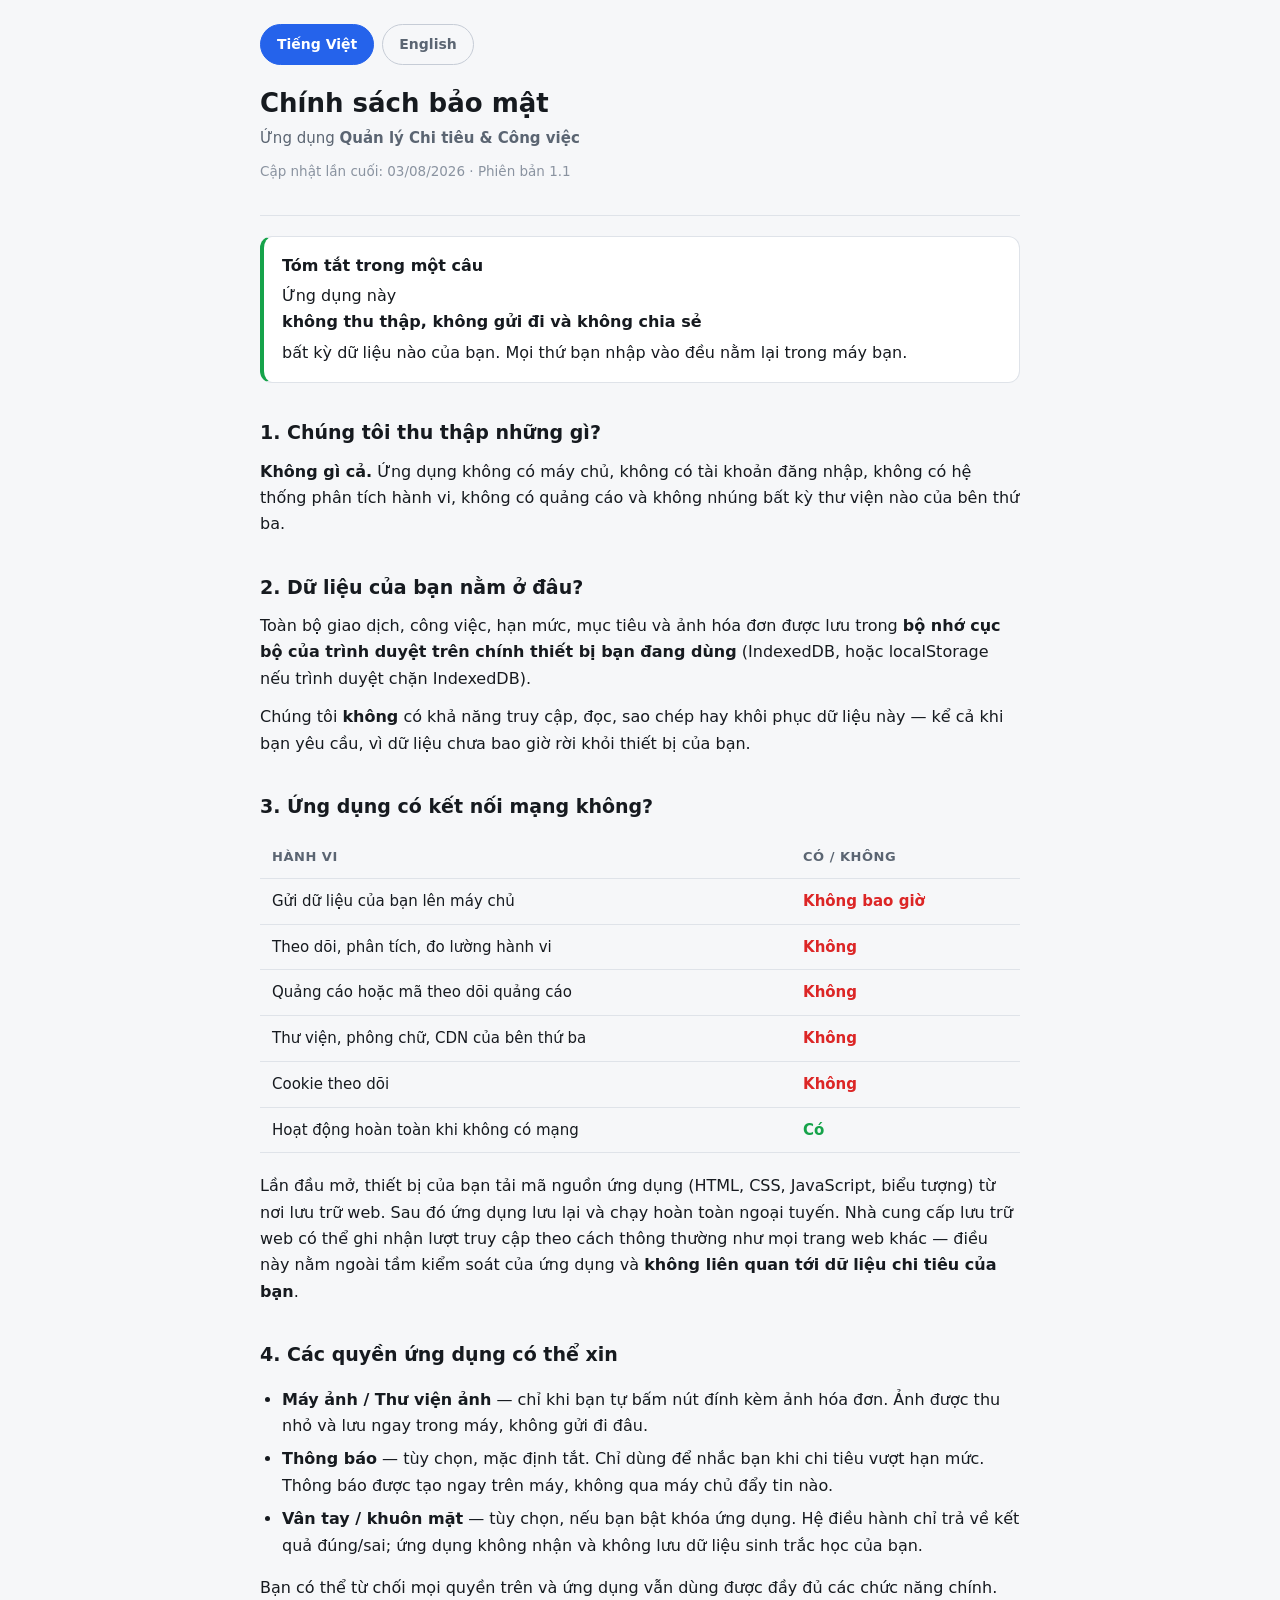
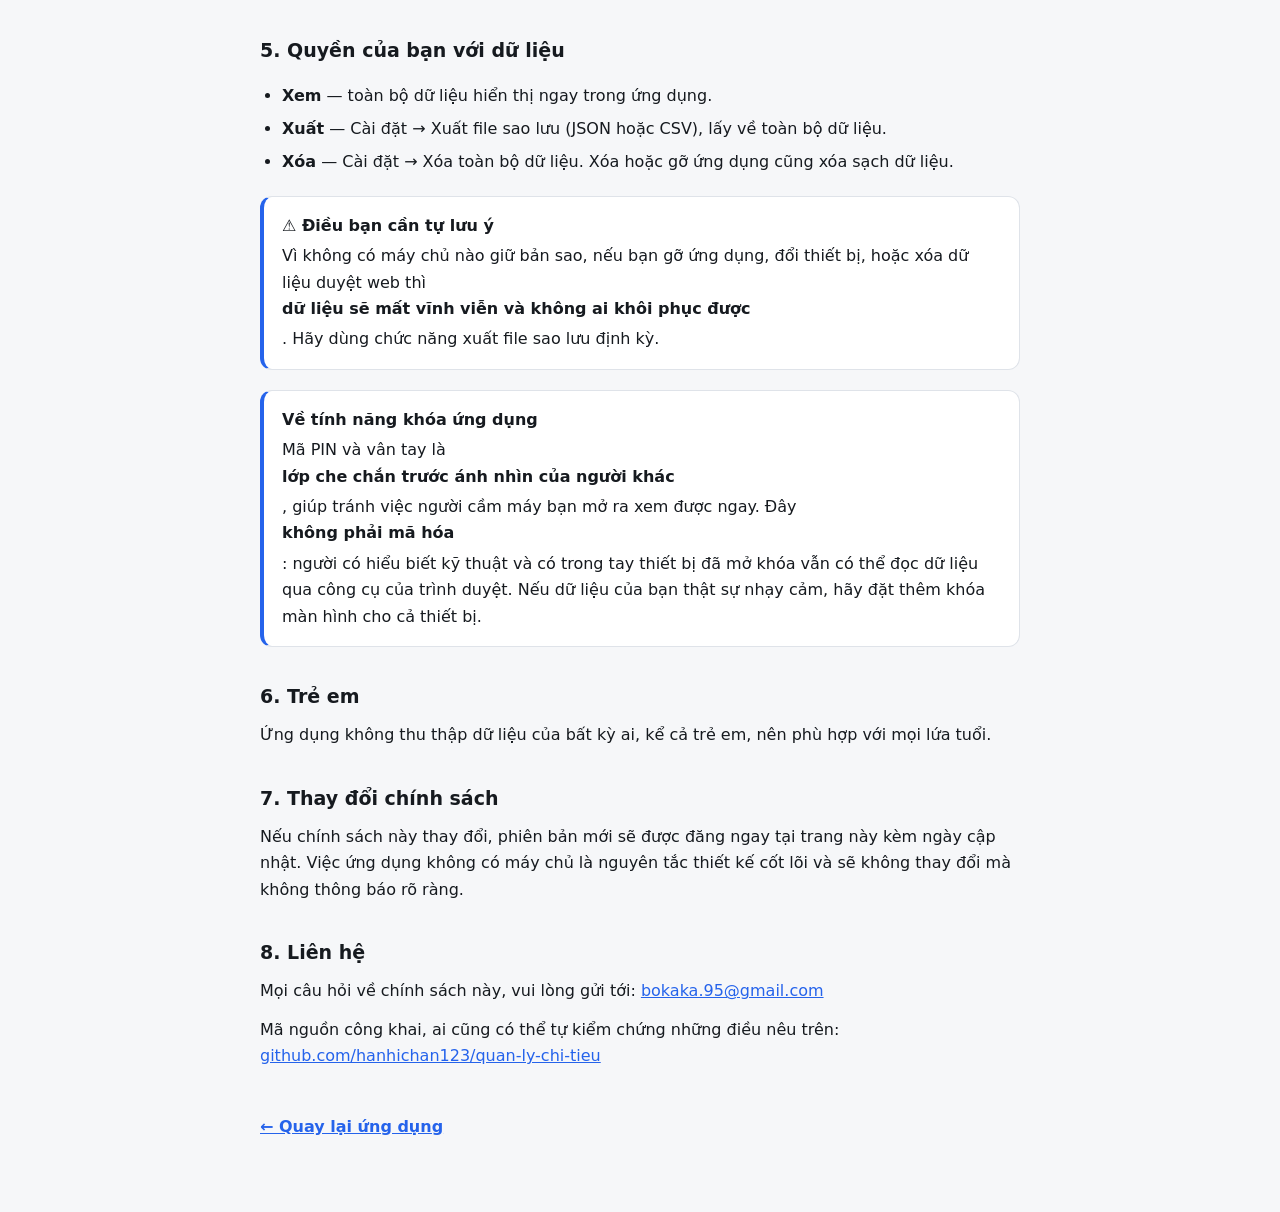
==== privacy.html @ f4d42589 "v1.1.0: song ngu Viet/Anh, khoa app, phuong thuc thanh toan Nhat - i18n.js: tu dien Viet->Anh + dich" ====
<!DOCTYPE html>
<html lang="vi">
<head>
<meta charset="utf-8">
<meta name="viewport" content="width=device-width, initial-scale=1, viewport-fit=cover">
<title>Chính sách bảo mật — Quản lý Chi tiêu</title>
<meta name="description" content="Chính sách bảo mật của app Quản lý Chi tiêu: không thu thập, không truyền, không chia sẻ bất kỳ dữ liệu nào.">
<meta name="theme-color" content="#2563eb">
<link rel="icon" href="icons/icon-192.png" sizes="192x192">
<link rel="stylesheet" href="css/tokens.css">
<style>
  html, body { height: auto; overflow: auto; margin: 0; padding: 0; }
  body {
    font-family: var(--font);
    background: var(--bg);
    color: var(--text);
    line-height: 1.65;
    font-size: 16px;
    -webkit-text-size-adjust: 100%;
  }
  .wrap { max-width: 760px; margin: 0 auto; padding: 24px 20px 72px; }
  header { border-bottom: 1px solid var(--border); padding-bottom: 20px; margin-bottom: 8px; }
  h1 { font-size: 26px; line-height: 1.25; margin: 0 0 6px; }
  h2 { font-size: 19px; margin: 34px 0 10px; }
  h3 { font-size: 16px; margin: 22px 0 6px; }
  p, li { color: var(--text); margin: 0 0 12px; }
  ul { padding-left: 22px; }
  li { margin-bottom: 7px; }
  .lede { color: var(--text-dim); font-size: 15px; margin: 0; }
  .meta { color: var(--text-faint); font-size: 13.5px; margin-top: 10px; }
  .box {
    background: var(--surface);
    border: 1px solid var(--border);
    border-left: 4px solid var(--ok);
    border-radius: 12px;
    padding: 16px 18px;
    margin: 20px 0;
  }
  .box--info { border-left-color: var(--primary); }
  .box strong { display: block; margin-bottom: 4px; }
  .box p:last-child { margin-bottom: 0; }
  table { width: 100%; border-collapse: collapse; margin: 14px 0 20px; font-size: 15px; }
  th, td { text-align: left; padding: 10px 12px; border-bottom: 1px solid var(--border); vertical-align: top; }
  th { color: var(--text-dim); font-size: 13px; text-transform: uppercase; letter-spacing: .04em; }
  .yes { color: var(--ok); font-weight: 700; }
  .no { color: var(--danger); font-weight: 700; }
  a { color: var(--primary); }
  .langbar { display: flex; gap: 8px; margin-bottom: 22px; }
  .langbar a {
    text-decoration: none; font-weight: 600; font-size: 14px;
    padding: 8px 16px; border-radius: 999px;
    border: 1px solid var(--border-strong); color: var(--text-dim);
  }
  .langbar a.on { background: var(--primary); border-color: var(--primary); color: #fff; }
  .back { display: inline-block; margin-top: 32px; font-weight: 600; }
  section[hidden] { display: none; }
  hr { border: 0; border-top: 1px solid var(--border); margin: 40px 0; }
</style>
</head>
<body>
<div class="wrap">

  <div class="langbar">
    <a href="#vi" id="lnkVi" class="on">Tiếng Việt</a>
    <a href="#en" id="lnkEn">English</a>
  </div>

  <!-- ================= TIẾNG VIỆT ================= -->
  <section id="sec-vi">
    <header>
      <h1>Chính sách bảo mật</h1>
      <p class="lede">Ứng dụng <strong>Quản lý Chi tiêu &amp; Công việc</strong></p>
      <p class="meta">Cập nhật lần cuối: 03/08/2026 · Phiên bản 1.1</p>
    </header>

    <div class="box">
      <strong>Tóm tắt trong một câu</strong>
      <p>Ứng dụng này <strong>không thu thập, không gửi đi và không chia sẻ</strong> bất kỳ dữ liệu nào của bạn. Mọi thứ bạn nhập vào đều nằm lại trong máy bạn.</p>
    </div>

    <h2>1. Chúng tôi thu thập những gì?</h2>
    <p><strong>Không gì cả.</strong> Ứng dụng không có máy chủ, không có tài khoản đăng nhập, không có hệ thống phân tích hành vi, không có quảng cáo và không nhúng bất kỳ thư viện nào của bên thứ ba.</p>

    <h2>2. Dữ liệu của bạn nằm ở đâu?</h2>
    <p>Toàn bộ giao dịch, công việc, hạn mức, mục tiêu và ảnh hóa đơn được lưu trong <strong>bộ nhớ cục bộ của trình duyệt trên chính thiết bị bạn đang dùng</strong> (IndexedDB, hoặc localStorage nếu trình duyệt chặn IndexedDB).</p>
    <p>Chúng tôi <strong>không</strong> có khả năng truy cập, đọc, sao chép hay khôi phục dữ liệu này — kể cả khi bạn yêu cầu, vì dữ liệu chưa bao giờ rời khỏi thiết bị của bạn.</p>

    <h2>3. Ứng dụng có kết nối mạng không?</h2>
    <table>
      <tr><th>Hành vi</th><th>Có / Không</th></tr>
      <tr><td>Gửi dữ liệu của bạn lên máy chủ</td><td class="no">Không bao giờ</td></tr>
      <tr><td>Theo dõi, phân tích, đo lường hành vi</td><td class="no">Không</td></tr>
      <tr><td>Quảng cáo hoặc mã theo dõi quảng cáo</td><td class="no">Không</td></tr>
      <tr><td>Thư viện, phông chữ, CDN của bên thứ ba</td><td class="no">Không</td></tr>
      <tr><td>Cookie theo dõi</td><td class="no">Không</td></tr>
      <tr><td>Hoạt động hoàn toàn khi không có mạng</td><td class="yes">Có</td></tr>
    </table>
    <p>Lần đầu mở, thiết bị của bạn tải mã nguồn ứng dụng (HTML, CSS, JavaScript, biểu tượng) từ nơi lưu trữ web. Sau đó ứng dụng lưu lại và chạy hoàn toàn ngoại tuyến. Nhà cung cấp lưu trữ web có thể ghi nhận lượt truy cập theo cách thông thường như mọi trang web khác — điều này nằm ngoài tầm kiểm soát của ứng dụng và <strong>không liên quan tới dữ liệu chi tiêu của bạn</strong>.</p>

    <h2>4. Các quyền ứng dụng có thể xin</h2>
    <ul>
      <li><strong>Máy ảnh / Thư viện ảnh</strong> — chỉ khi bạn tự bấm nút đính kèm ảnh hóa đơn. Ảnh được thu nhỏ và lưu ngay trong máy, không gửi đi đâu.</li>
      <li><strong>Thông báo</strong> — tùy chọn, mặc định tắt. Chỉ dùng để nhắc bạn khi chi tiêu vượt hạn mức. Thông báo được tạo ngay trên máy, không qua máy chủ đẩy tin nào.</li>
      <li><strong>Vân tay / khuôn mặt</strong> — tùy chọn, nếu bạn bật khóa ứng dụng. Hệ điều hành chỉ trả về kết quả đúng/sai; ứng dụng không nhận và không lưu dữ liệu sinh trắc học của bạn.</li>
    </ul>
    <p>Bạn có thể từ chối mọi quyền trên và ứng dụng vẫn dùng được đầy đủ các chức năng chính.</p>

    <h2>5. Quyền của bạn với dữ liệu</h2>
    <ul>
      <li><strong>Xem</strong> — toàn bộ dữ liệu hiển thị ngay trong ứng dụng.</li>
      <li><strong>Xuất</strong> — Cài đặt → Xuất file sao lưu (JSON hoặc CSV), lấy về toàn bộ dữ liệu.</li>
      <li><strong>Xóa</strong> — Cài đặt → Xóa toàn bộ dữ liệu. Xóa hoặc gỡ ứng dụng cũng xóa sạch dữ liệu.</li>
    </ul>

    <div class="box box--info">
      <strong>⚠️ Điều bạn cần tự lưu ý</strong>
      <p>Vì không có máy chủ nào giữ bản sao, nếu bạn gỡ ứng dụng, đổi thiết bị, hoặc xóa dữ liệu duyệt web thì <strong>dữ liệu sẽ mất vĩnh viễn và không ai khôi phục được</strong>. Hãy dùng chức năng xuất file sao lưu định kỳ.</p>
    </div>

    <div class="box box--info">
      <strong>Về tính năng khóa ứng dụng</strong>
      <p>Mã PIN và vân tay là <strong>lớp che chắn trước ánh nhìn của người khác</strong>, giúp tránh việc người cầm máy bạn mở ra xem được ngay. Đây <strong>không phải mã hóa</strong>: người có hiểu biết kỹ thuật và có trong tay thiết bị đã mở khóa vẫn có thể đọc dữ liệu qua công cụ của trình duyệt. Nếu dữ liệu của bạn thật sự nhạy cảm, hãy đặt thêm khóa màn hình cho cả thiết bị.</p>
    </div>

    <h2>6. Trẻ em</h2>
    <p>Ứng dụng không thu thập dữ liệu của bất kỳ ai, kể cả trẻ em, nên phù hợp với mọi lứa tuổi.</p>

    <h2>7. Thay đổi chính sách</h2>
    <p>Nếu chính sách này thay đổi, phiên bản mới sẽ được đăng ngay tại trang này kèm ngày cập nhật. Việc ứng dụng không có máy chủ là nguyên tắc thiết kế cốt lõi và sẽ không thay đổi mà không thông báo rõ ràng.</p>

    <h2>8. Liên hệ</h2>
    <p>Mọi câu hỏi về chính sách này, vui lòng gửi tới: <a href="mailto:bokaka.95@gmail.com">bokaka.95@gmail.com</a></p>
    <p>Mã nguồn công khai, ai cũng có thể tự kiểm chứng những điều nêu trên: <a href="https://github.com/hanhichan123/quan-ly-chi-tieu" target="_blank" rel="noopener">github.com/hanhichan123/quan-ly-chi-tieu</a></p>

    <a class="back" href="index.html">← Quay lại ứng dụng</a>
  </section>

  <!-- ================= ENGLISH ================= -->
  <section id="sec-en" hidden>
    <header>
      <h1>Privacy Policy</h1>
      <p class="lede"><strong>Expense &amp; Task Manager</strong> app</p>
      <p class="meta">Last updated: 3 August 2026 · Version 1.1</p>
    </header>

    <div class="box">
      <strong>One-sentence summary</strong>
      <p>This app <strong>collects nothing, transmits nothing and shares nothing</strong>. Everything you enter stays on your own device.</p>
    </div>

    <h2>1. What data do we collect?</h2>
    <p><strong>None.</strong> The app has no server, no user accounts, no analytics, no advertising, and embeds no third-party libraries whatsoever.</p>

    <h2>2. Where is your data stored?</h2>
    <p>All transactions, tasks, budget limits, savings goals and receipt photos are stored in <strong>your browser's local storage on the device you are using</strong> (IndexedDB, falling back to localStorage if IndexedDB is unavailable).</p>
    <p>We <strong>cannot</strong> access, read, copy or restore this data — not even if you ask us to — because it never leaves your device.</p>

    <h2>3. Does the app use the network?</h2>
    <table>
      <tr><th>Behaviour</th><th>Yes / No</th></tr>
      <tr><td>Sends your data to a server</td><td class="no">Never</td></tr>
      <tr><td>Tracking or analytics</td><td class="no">No</td></tr>
      <tr><td>Advertising or ad trackers</td><td class="no">No</td></tr>
      <tr><td>Third-party libraries, fonts or CDNs</td><td class="no">No</td></tr>
      <tr><td>Tracking cookies</td><td class="no">No</td></tr>
      <tr><td>Works fully offline</td><td class="yes">Yes</td></tr>
    </table>
    <p>On first launch your device downloads the app's own files (HTML, CSS, JavaScript, icons) from the web host. After that the app is cached and runs entirely offline. The web host may log page visits in the ordinary way that any website does — this is outside the app's control and is <strong>unrelated to your financial data</strong>.</p>

    <h2>4. Permissions the app may request</h2>
    <ul>
      <li><strong>Camera / Photo library</strong> — only when you tap to attach a receipt photo. The image is resized and stored on your device; it is never uploaded.</li>
      <li><strong>Notifications</strong> — optional, off by default. Used solely to alert you when spending exceeds a limit. Notifications are generated locally; no push server is involved.</li>
      <li><strong>Fingerprint / face recognition</strong> — optional, only if you enable the app lock. The operating system returns a simple pass/fail result; the app never receives or stores your biometric data.</li>
    </ul>
    <p>You may decline every permission above and still use all core features.</p>

    <h2>5. Your rights over your data</h2>
    <ul>
      <li><strong>Access</strong> — all data is visible inside the app.</li>
      <li><strong>Export</strong> — Settings → Export backup (JSON or CSV) gives you everything.</li>
      <li><strong>Delete</strong> — Settings → Erase all data. Uninstalling the app also removes it.</li>
    </ul>

    <div class="box box--info">
      <strong>⚠️ Important for you to know</strong>
      <p>Because no server holds a copy, uninstalling the app, switching devices or clearing your browser data will <strong>permanently destroy your data with no way to recover it</strong>. Please export a backup regularly.</p>
    </div>

    <div class="box box--info">
      <strong>About the app lock</strong>
      <p>The PIN and biometric lock are a <strong>shield against casual onlookers</strong> — they stop someone holding your phone from simply opening the app. They are <strong>not encryption</strong>: a technically capable person with your unlocked device can still read the data through browser developer tools. If your data is genuinely sensitive, please also set a device-level screen lock.</p>
    </div>

    <h2>6. Children</h2>
    <p>The app collects no data from anyone, children included, and is therefore suitable for all ages.</p>

    <h2>7. Changes to this policy</h2>
    <p>Any change will be published on this page with an updated date. Having no server is a core design principle and will not change without a clear announcement.</p>

    <h2>8. Contact</h2>
    <p>Questions about this policy: <a href="mailto:bokaka.95@gmail.com">bokaka.95@gmail.com</a></p>
    <p>The source code is public so anyone can verify the claims above: <a href="https://github.com/hanhichan123/quan-ly-chi-tieu" target="_blank" rel="noopener">github.com/hanhichan123/quan-ly-chi-tieu</a></p>

    <a class="back" href="index.html">← Back to the app</a>
  </section>

</div>

<script>
(function () {
  var secVi = document.getElementById('sec-vi');
  var secEn = document.getElementById('sec-en');
  var lnkVi = document.getElementById('lnkVi');
  var lnkEn = document.getElementById('lnkEn');

  function apply() {
    var en = location.hash === '#en';
    secVi.hidden = en;
    secEn.hidden = !en;
    lnkVi.className = en ? '' : 'on';
    lnkEn.className = en ? 'on' : '';
    document.documentElement.lang = en ? 'en' : 'vi';
    document.title = en
      ? 'Privacy Policy — Expense Manager'
      : 'Chính sách bảo mật — Quản lý Chi tiêu';
  }

  window.addEventListener('hashchange', apply);

  // Lần đầu vào: nếu app đang để tiếng Anh thì mở thẳng bản tiếng Anh
  if (!location.hash) {
    try {
      if (localStorage.getItem('qlct:lang') === 'en') location.replace('#en');
    } catch (e) { /* localStorage bị chặn thì bỏ qua */ }
  }
  apply();
})();
</script>
</body>
</html>
---- css/tokens.css ----
/* ===========================================================
   tokens.css — Biến thiết kế dùng chung (màu, khoảng cách, chữ)
   Bảng màu đơn giản, tương phản cao, tự đổi theo chế độ sáng/tối.
   =========================================================== */

:root {
  /* --- Nền & bề mặt --- */
  --bg: #f6f7f9;
  --surface: #ffffff;
  --surface-2: #eef0f4;
  --border: #dfe3e9;
  --border-strong: #c6ccd6;

  /* --- Chữ --- */
  --text: #161a1f;
  --text-dim: #5b6572;
  --text-faint: #8a93a0;
  --on-accent: #ffffff;

  /* --- Màu chức năng --- */
  --primary: #2563eb;
  --primary-soft: #e6edfd;
  --ok: #16a34a;
  --ok-soft: #e3f5e9;
  --warn: #d97706;
  --warn-soft: #fdf0dc;
  --danger: #dc2626;
  --danger-soft: #fdeaea;
  --income: #0f9488;
  --income-soft: #ddf3f1;

  /* --- Bảng màu hạng mục ---
     Thứ tự cố định, không bao giờ xoay vòng. 8 màu đầu là 8 màu được
     giãn tông và tách độ sáng nhiều nhất -> biểu đồ chỉ vẽ tối đa 8 lát,
     phần còn lại gộp vào "Khác". Chú giải luôn ghi tên + số tiền nên
     việc nhận diện không phụ thuộc riêng vào màu. */
  --c1: #2563eb;  /* lam */
  --c2: #ea580c;  /* cam */
  --c3: #0f766e;  /* xanh mòng két đậm */
  --c4: #db2777;  /* hồng sen */
  --c5: #65a30d;  /* xanh cốm đậm */
  --c6: #7c3aed;  /* tím */
  --c7: #b45309;  /* nâu hổ phách */
  --c8: #0891b2;  /* xanh lơ */
  --c9: #be123c;  /* đỏ mận */
  --c10: #4d7c0f; /* ô liu */
  --c11: #6d28d9; /* tím đậm */
  --c12: #64748b; /* xám đá */

  /* --- Khoảng cách --- */
  --s1: 4px;
  --s2: 8px;
  --s3: 12px;
  --s4: 16px;
  --s5: 20px;
  --s6: 24px;
  --s7: 32px;

  /* --- Bo góc --- */
  --r-sm: 8px;
  --r-md: 12px;
  --r-lg: 16px;
  --r-xl: 22px;
  --r-full: 999px;

  /* --- Đổ bóng --- */
  --shadow-1: 0 1px 2px rgba(16, 24, 40, 0.06), 0 1px 3px rgba(16, 24, 40, 0.08);
  --shadow-2: 0 4px 12px rgba(16, 24, 40, 0.1);
  --shadow-3: 0 12px 32px rgba(16, 24, 40, 0.18);

  /* --- Chữ --- */
  --font: system-ui, -apple-system, "Segoe UI", Roboto, "Noto Sans", "Helvetica Neue", Arial, sans-serif;
  --font-num: ui-monospace, "SF Mono", "Cascadia Mono", "Segoe UI Mono", "Roboto Mono", monospace;

  /* --- Kích thước layout --- */
  --header-h: 56px;
  --tabbar-h: 62px;
  --maxw: 640px;
}

/* Chế độ tối: theo hệ thống, trừ khi người dùng ép sáng */
@media (prefers-color-scheme: dark) {
  :root:not([data-theme="light"]) {
    --bg: #14161a;
    --surface: #1e2126;
    --surface-2: #272b31;
    --border: #333941;
    --border-strong: #48505a;

    --text: #edeff2;
    --text-dim: #9ba5b2;
    --text-faint: #79828e;

    --primary: #5b8def;
    --primary-soft: #1c2c4a;
    --ok: #3fbf6b;
    --ok-soft: #16301f;
    --warn: #fbbf24;
    --warn-soft: #3a2d10;
    --danger: #f0564a;
    --danger-soft: #3b1a18;
    --income: #2dd4bf;
    --income-soft: #10312e;

    --c1: #60a5fa;
    --c2: #fb923c;
    --c3: #2dd4bf;
    --c4: #f472b6;
    --c5: #a3e635;
    --c6: #a78bfa;
    --c7: #d6a15c;
    --c8: #22d3ee;
    --c9: #fb7185;
    --c10: #86efac;
    --c11: #c4b5fd;
    --c12: #94a3b8;

    --shadow-1: 0 1px 2px rgba(0, 0, 0, 0.4);
    --shadow-2: 0 4px 12px rgba(0, 0, 0, 0.45);
    --shadow-3: 0 12px 32px rgba(0, 0, 0, 0.6);
  }
}

/* Chế độ tối: người dùng ép tối trong Cài đặt */
:root[data-theme="dark"] {
  --bg: #14161a;
  --surface: #1e2126;
  --surface-2: #272b31;
  --border: #333941;
  --border-strong: #48505a;

  --text: #edeff2;
  --text-dim: #9ba5b2;
  --text-faint: #79828e;

  --primary: #5b8def;
  --primary-soft: #1c2c4a;
  --ok: #3fbf6b;
  --ok-soft: #16301f;
  --warn: #fbbf24;
  --warn-soft: #3a2d10;
  --danger: #f0564a;
  --danger-soft: #3b1a18;
  --income: #2dd4bf;
  --income-soft: #10312e;

  --c1: #60a5fa;
  --c2: #fb923c;
  --c3: #2dd4bf;
  --c4: #f472b6;
  --c5: #a3e635;
  --c6: #a78bfa;
  --c7: #d6a15c;
  --c8: #22d3ee;
  --c9: #fb7185;
  --c10: #86efac;
  --c11: #c4b5fd;
  --c12: #94a3b8;

  --shadow-1: 0 1px 2px rgba(0, 0, 0, 0.4);
  --shadow-2: 0 4px 12px rgba(0, 0, 0, 0.45);
  --shadow-3: 0 12px 32px rgba(0, 0, 0, 0.6);
}
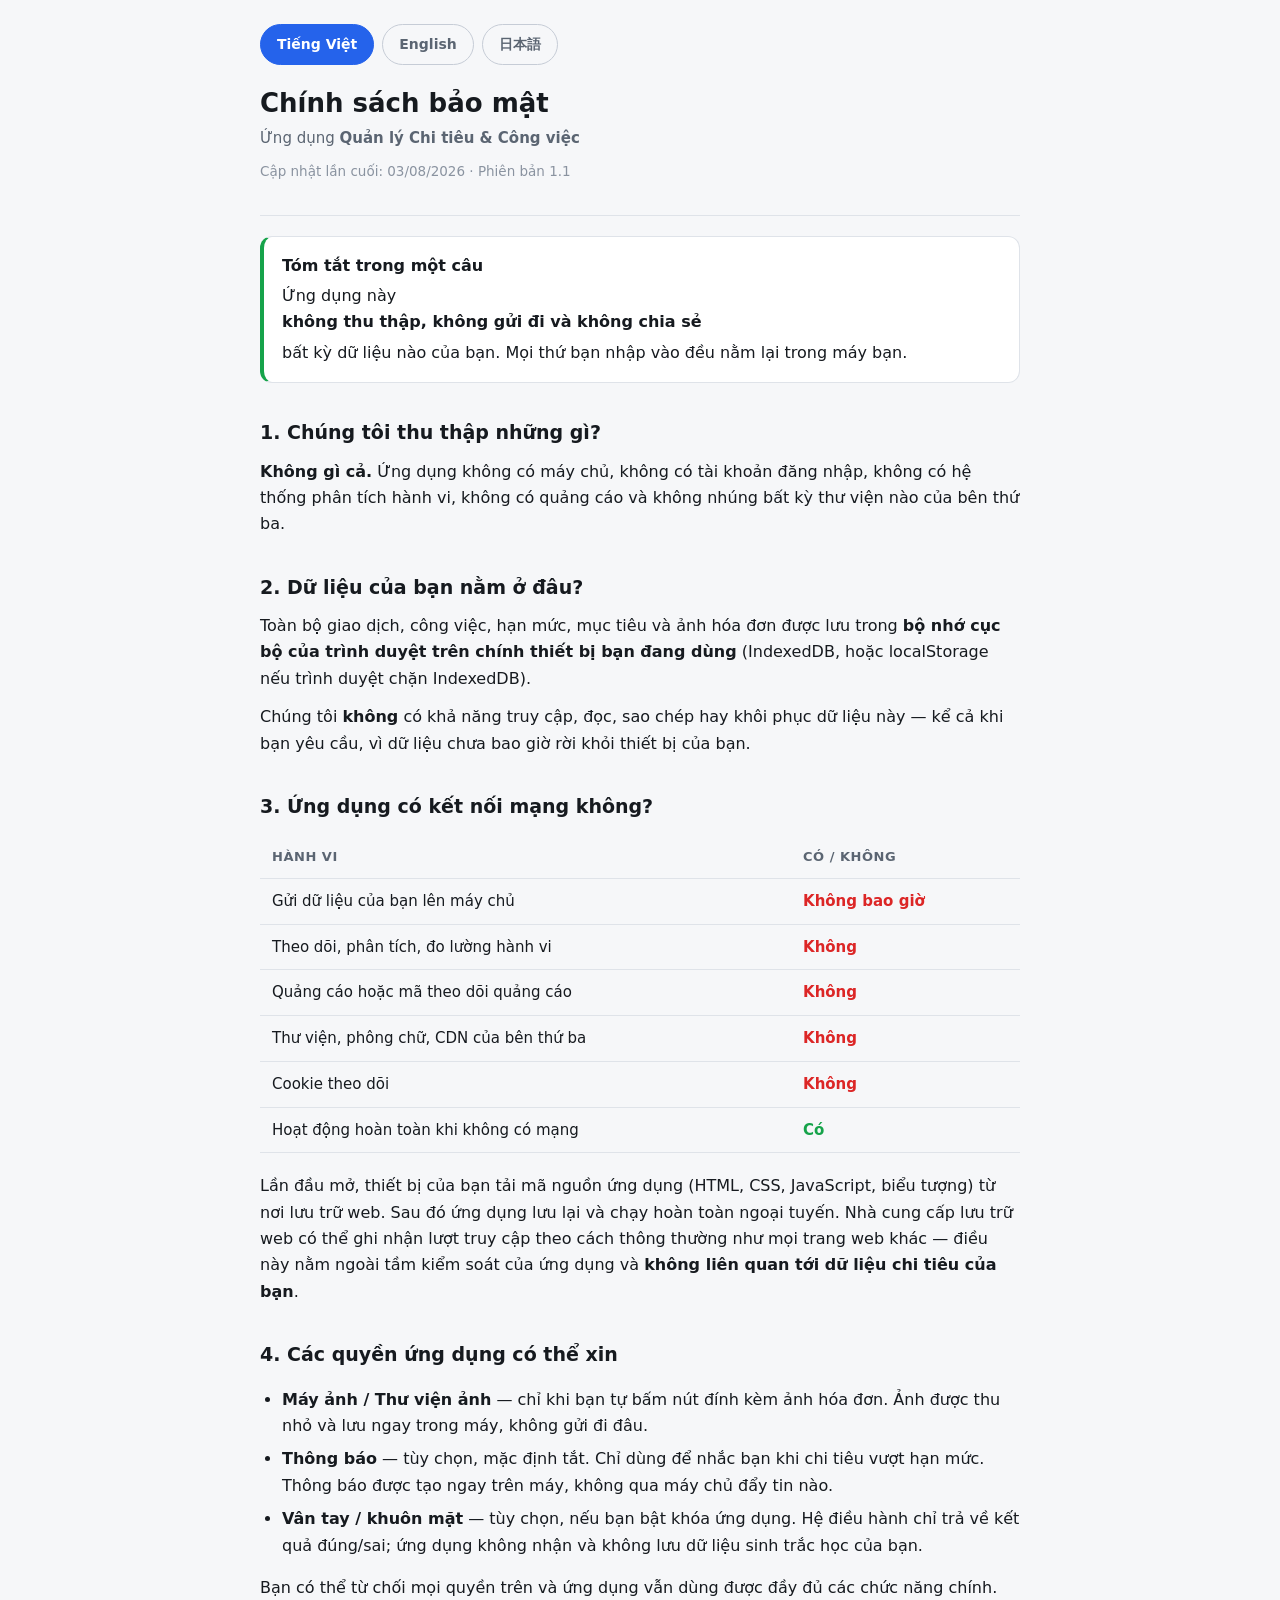
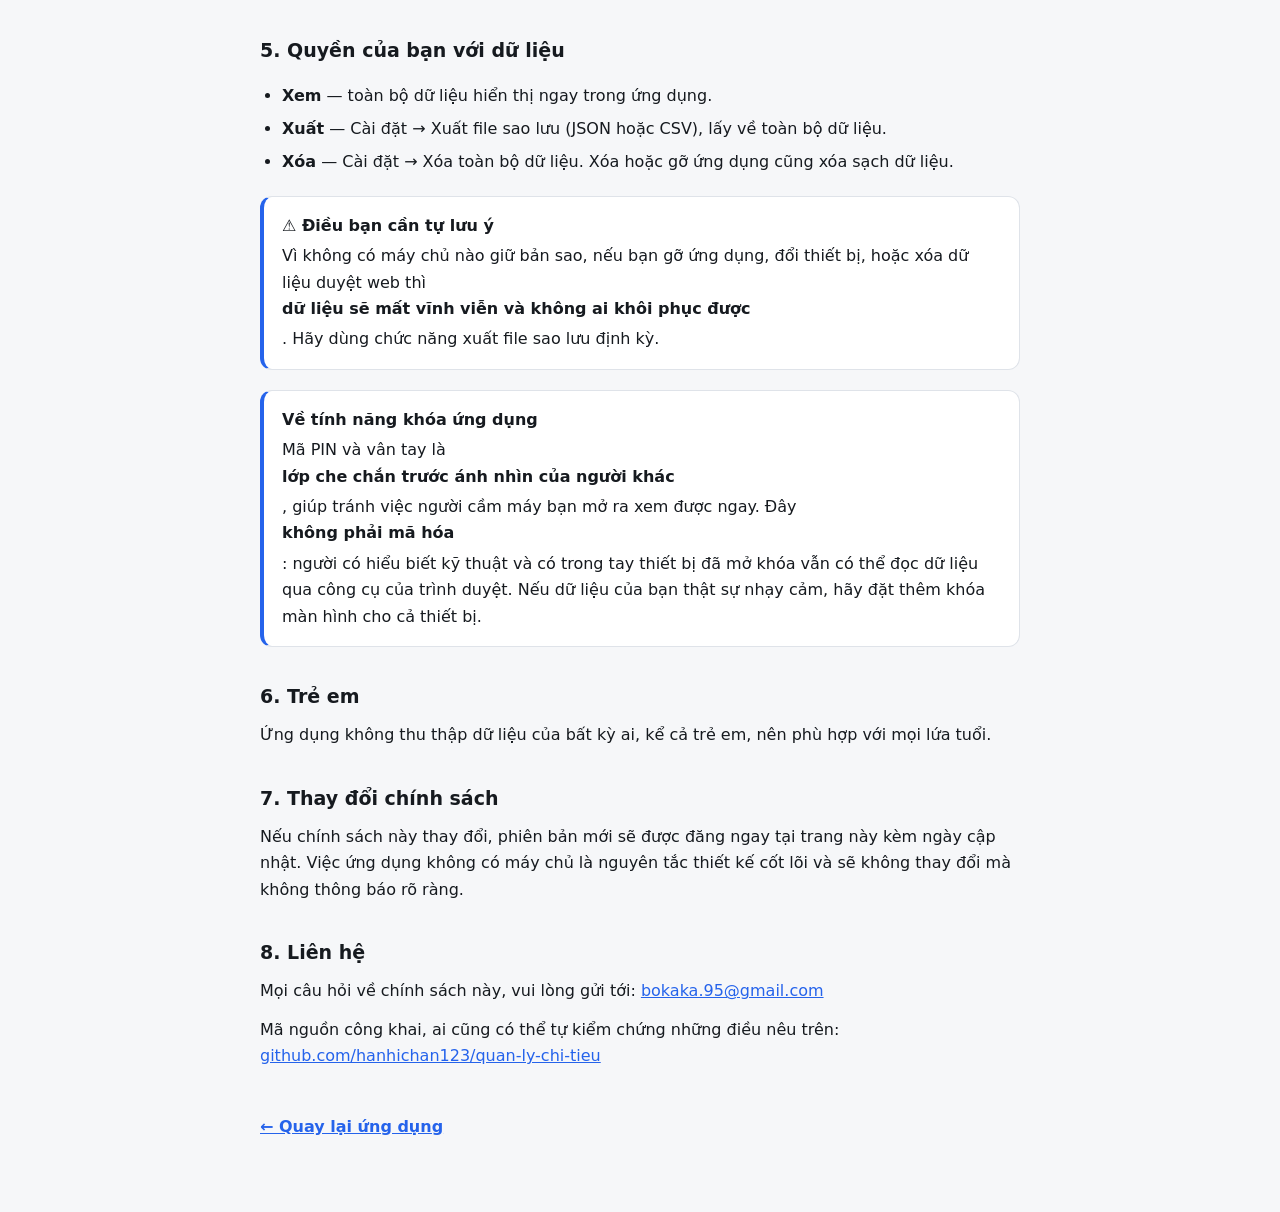
==== commit 362bc483: "v1.2.0: them tieng Nhat (Viet / English / 日本語) - i18n.js viet lai theo bang 3 cot [viet, anh, nhat] " ====
--- a/privacy.html
+++ b/privacy.html
@@ -63,6 +63,7 @@
   <div class="langbar">
     <a href="#vi" id="lnkVi" class="on">Tiếng Việt</a>
     <a href="#en" id="lnkEn">English</a>
+    <a href="#ja" id="lnkJa">日本語</a>
   </div>
 
   <!-- ================= TIẾNG VIỆT ================= -->
@@ -205,33 +206,111 @@
     <a class="back" href="index.html">← Back to the app</a>
   </section>
 
+  <!-- ================= 日本語 ================= -->
+  <section id="sec-ja" hidden>
+    <header>
+      <h1>プライバシーポリシー</h1>
+      <p class="lede"><strong>家計簿・タスク管理アプリ</strong></p>
+      <p class="meta">最終更新：2026年8月3日 · バージョン 1.2</p>
+    </header>
+
+    <div class="box">
+      <strong>ひとことで言うと</strong>
+      <p>このアプリは<strong>何も収集せず、何も送信せず、何も共有しません</strong>。入力した内容はすべてお使いの端末の中だけに残ります。</p>
+    </div>
+
+    <h2>1. どんなデータを集めますか？</h2>
+    <p><strong>何も集めません。</strong>サーバーもアカウント登録もなく、行動分析も広告もありません。第三者のライブラリは一切組み込んでいません。</p>
+
+    <h2>2. データはどこに保存されますか？</h2>
+    <p>取引・タスク・上限・目標・レシート写真はすべて、<strong>お使いの端末のブラウザ内の保存領域</strong>（IndexedDB、使えない場合は localStorage）に保存されます。</p>
+    <p>開発者がこのデータに<strong>アクセスすることはできません</strong>。ご依頼をいただいても閲覧・複製・復元はできません。データが端末の外に出たことがないからです。</p>
+
+    <h2>3. ネットワークは使いますか？</h2>
+    <table>
+      <tr><th>動作</th><th>あり / なし</th></tr>
+      <tr><td>データをサーバーへ送信する</td><td class="no">一切なし</td></tr>
+      <tr><td>行動の追跡・分析</td><td class="no">なし</td></tr>
+      <tr><td>広告や広告用トラッカー</td><td class="no">なし</td></tr>
+      <tr><td>外部のライブラリ・フォント・CDN</td><td class="no">なし</td></tr>
+      <tr><td>追跡用クッキー</td><td class="no">なし</td></tr>
+      <tr><td>オフラインでも完全に動作する</td><td class="yes">あり</td></tr>
+    </table>
+    <p>初回起動時のみ、アプリ本体のファイル（HTML・CSS・JavaScript・アイコン）をウェブサーバーから読み込みます。その後は端末内に保存され、完全にオフラインで動作します。ホスティング事業者が一般的なウェブサイトと同様にアクセス記録を残す可能性はありますが、これはアプリの管理外であり、<strong>あなたの家計データとは無関係です</strong>。</p>
+
+    <h2>4. アプリが求める可能性のある権限</h2>
+    <ul>
+      <li><strong>カメラ・写真</strong> — レシート写真を添付するボタンを押したときだけです。画像は縮小して端末内に保存され、送信されることはありません。</li>
+      <li><strong>通知</strong> — 任意で、初期状態はオフです。支出が上限を超えたときのお知らせにのみ使います。通知は端末内で生成され、プッシュ通知サーバーは介しません。</li>
+      <li><strong>指紋・顔認証</strong> — 任意で、アプリロックを有効にした場合のみです。OSからは成功か失敗かの結果しか返らず、生体情報そのものをアプリが受け取ったり保存したりすることはありません。</li>
+    </ul>
+    <p>上記の権限をすべて拒否しても、主要な機能はそのまま使えます。</p>
+
+    <h2>5. データに対するあなたの権利</h2>
+    <ul>
+      <li><strong>閲覧</strong> — すべてのデータはアプリ内で確認できます。</li>
+      <li><strong>書き出し</strong> — 設定 → バックアップを書き出す（JSON または CSV）で全データを取得できます。</li>
+      <li><strong>削除</strong> — 設定 → すべてのデータを消す。アプリを削除しても消えます。</li>
+    </ul>
+
+    <div class="box box--info">
+      <strong>⚠️ ご注意ください</strong>
+      <p>控えを持つサーバーが存在しないため、アプリを削除したり、端末を買い替えたり、ブラウザのデータを消去すると<strong>データは完全に失われ、誰にも復元できません</strong>。定期的にバックアップを書き出してください。</p>
+    </div>
+
+    <div class="box box--info">
+      <strong>アプリロックについて</strong>
+      <p>PINと生体認証は<strong>他人の目から隠すための仕組み</strong>であり、端末を手にした人がすぐ中身を見られないようにするものです。<strong>暗号化ではありません</strong>。技術的な知識のある人が、ロック解除済みの端末を手にした場合、ブラウザの開発者ツールからデータを読むことは可能です。本当に機微な情報を扱う場合は、端末自体にも画面ロックを設定してください。</p>
+    </div>
+
+    <h2>6. お子様について</h2>
+    <p>本アプリは誰からもデータを収集しないため、お子様を含むすべての年齢の方に適しています。</p>
+
+    <h2>7. ポリシーの変更</h2>
+    <p>変更があった場合は、更新日とともにこのページに掲載します。サーバーを持たないことは設計上の中核的な方針であり、明確な告知なしに変更することはありません。</p>
+
+    <h2>8. お問い合わせ</h2>
+    <p>本ポリシーに関するご質問：<a href="mailto:bokaka.95@gmail.com">bokaka.95@gmail.com</a></p>
+    <p>ソースコードは公開されており、上記の内容は誰でも検証できます：<a href="https://github.com/hanhichan123/quan-ly-chi-tieu" target="_blank" rel="noopener">github.com/hanhichan123/quan-ly-chi-tieu</a></p>
+
+    <a class="back" href="index.html">← アプリに戻る</a>
+  </section>
+
 </div>
 
 <script>
 (function () {
-  var secVi = document.getElementById('sec-vi');
-  var secEn = document.getElementById('sec-en');
-  var lnkVi = document.getElementById('lnkVi');
-  var lnkEn = document.getElementById('lnkEn');
+  var LANGS = ['vi', 'en', 'ja'];
+  var TITLES = {
+    vi: 'Chính sách bảo mật — Quản lý Chi tiêu',
+    en: 'Privacy Policy — Expense Manager',
+    ja: 'プライバシーポリシー — 家計簿'
+  };
+
+  function current() {
+    var h = (location.hash || '').replace('#', '');
+    return LANGS.indexOf(h) >= 0 ? h : 'vi';
+  }
 
   function apply() {
-    var en = location.hash === '#en';
-    secVi.hidden = en;
-    secEn.hidden = !en;
-    lnkVi.className = en ? '' : 'on';
-    lnkEn.className = en ? 'on' : '';
-    document.documentElement.lang = en ? 'en' : 'vi';
-    document.title = en
-      ? 'Privacy Policy — Expense Manager'
-      : 'Chính sách bảo mật — Quản lý Chi tiêu';
+    var cur = current();
+    LANGS.forEach(function (l) {
+      var sec = document.getElementById('sec-' + l);
+      var lnk = document.getElementById('lnk' + l.charAt(0).toUpperCase() + l.slice(1));
+      if (sec) sec.hidden = (l !== cur);
+      if (lnk) lnk.className = (l === cur) ? 'on' : '';
+    });
+    document.documentElement.lang = cur;
+    document.title = TITLES[cur];
   }
 
   window.addEventListener('hashchange', apply);
 
-  // Lần đầu vào: nếu app đang để tiếng Anh thì mở thẳng bản tiếng Anh
+  // Lần đầu vào: mở đúng thứ tiếng mà app đang dùng
   if (!location.hash) {
     try {
-      if (localStorage.getItem('qlct:lang') === 'en') location.replace('#en');
+      var saved = localStorage.getItem('qlct:lang');
+      if (saved && saved !== 'vi' && LANGS.indexOf(saved) >= 0) location.replace('#' + saved);
     } catch (e) { /* localStorage bị chặn thì bỏ qua */ }
   }
   apply();
